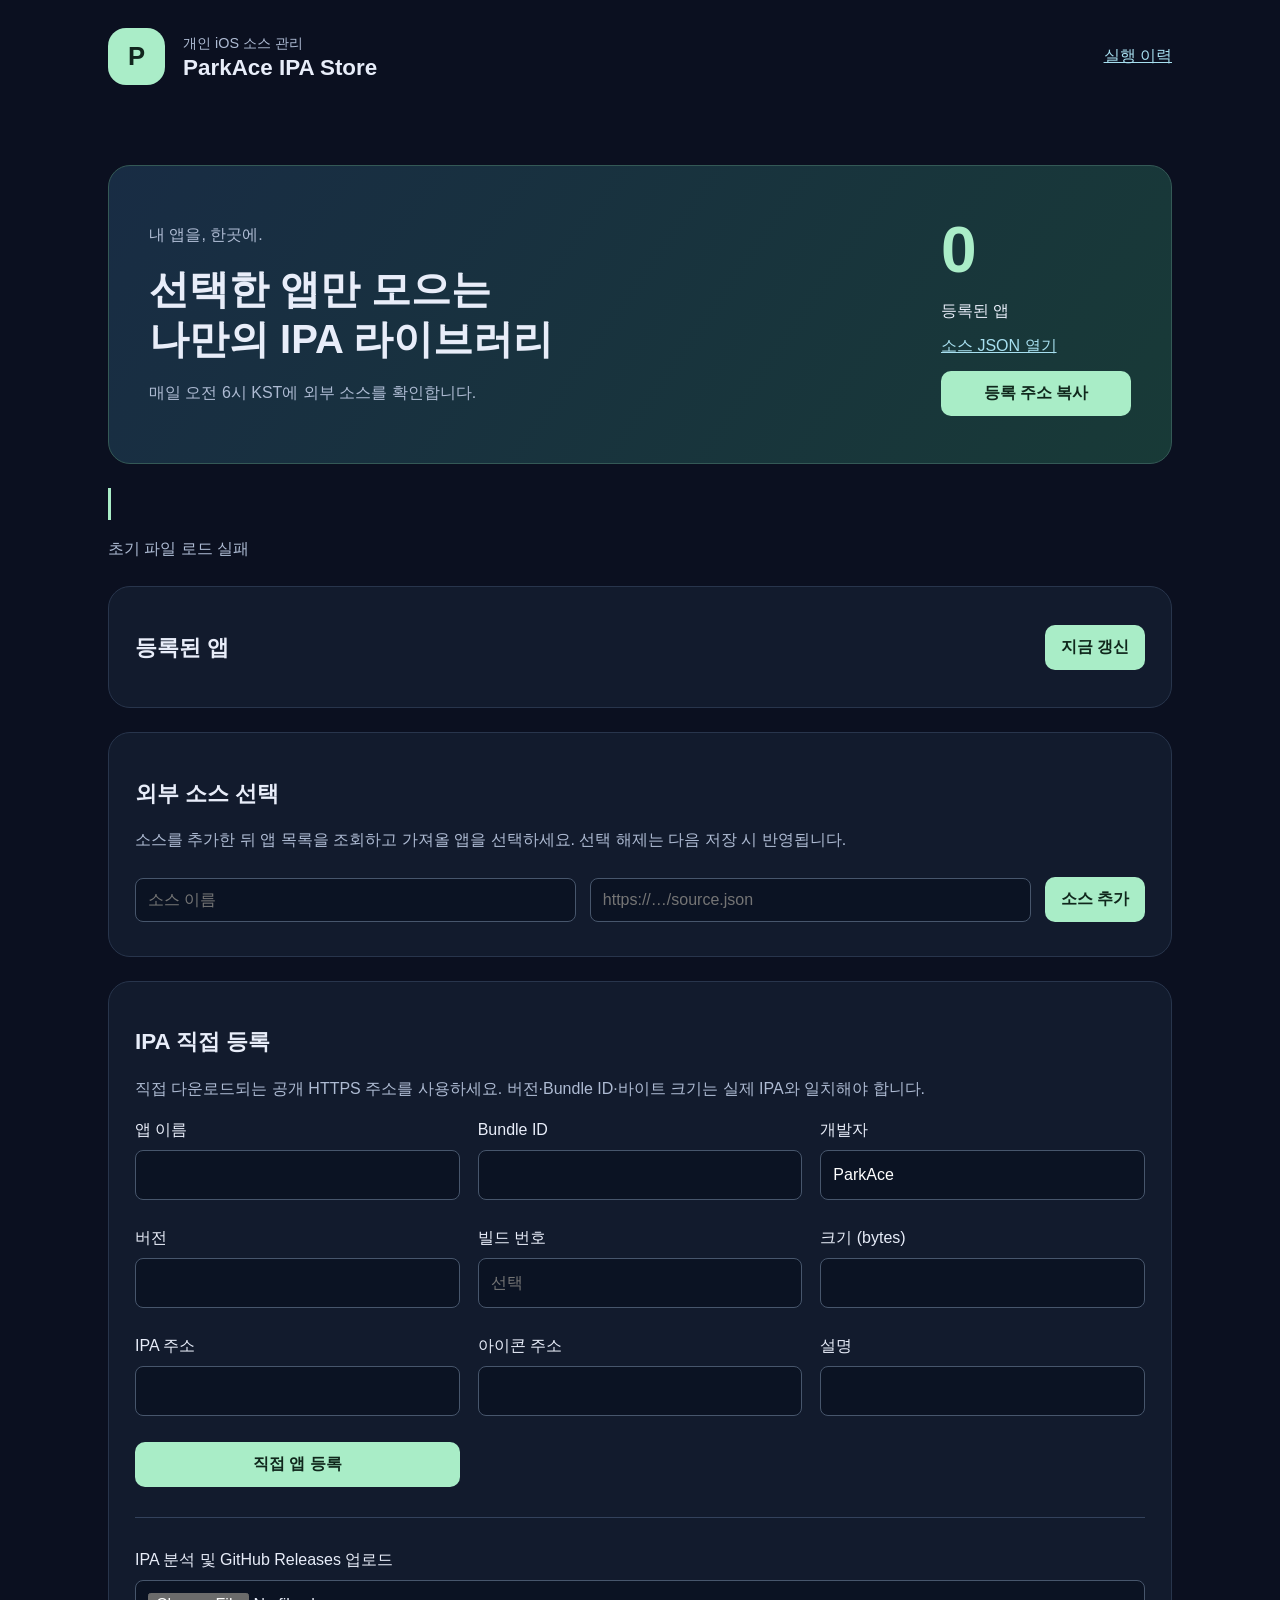
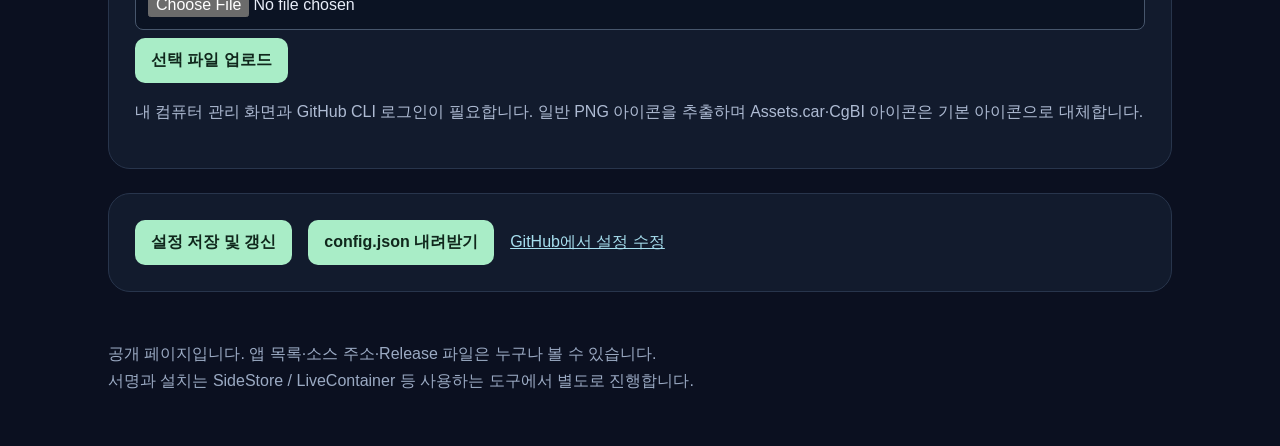
==== web/index.html @ 6e372550 "Create Korean IPA source manager and daily Pages deployment" ====
<!doctype html><html lang="ko"><head><meta charset="utf-8"><meta name="viewport" content="width=device-width,initial-scale=1"><!--LOCAL--><title>ParkAce IPA Store</title><link rel="stylesheet" href="style.css"></head><body>
<header><span class="logo">P</span><div><p>개인 iOS 소스 관리</p><h1>ParkAce IPA Store</h1></div><a href="https://github.com/parkace-ipa/my-ios-source/actions">실행 이력</a></header>
<main><section class="hero"><div><p>내 앱을, 한곳에.</p><h2>선택한 앱만 모으는<br>나만의 IPA 라이브러리</h2><p>매일 오전 6시 KST에 외부 소스를 확인합니다.</p></div><div class="summary"><strong id="count">0</strong><span>등록된 앱</span><a href="source.json">소스 JSON 열기</a><button id="copy">등록 주소 복사</button></div></section>
<p id="mode" class="notice"></p><p id="message" role="status" aria-live="polite">불러오는 중…</p>
<section><div class="heading"><h2>등록된 앱</h2><button id="refresh">지금 갱신</button></div><div id="apps" class="grid"></div></section>
<section><h2>외부 소스 선택</h2><p>소스를 추가한 뒤 앱 목록을 조회하고 가져올 앱을 선택하세요. 선택 해제는 다음 저장 시 반영됩니다.</p><form id="source-form"><input id="source-name" placeholder="소스 이름" aria-label="소스 이름" required><input id="source-url" type="url" placeholder="https://…/source.json" aria-label="소스 주소" required><button>소스 추가</button></form><div id="sources"></div><div id="catalog"></div></section>
<section><h2>IPA 직접 등록</h2><p>직접 다운로드되는 공개 HTTPS 주소를 사용하세요. 버전·Bundle ID·바이트 크기는 실제 IPA와 일치해야 합니다.</p><form id="manual-form" class="grid"><label>앱 이름<input name="name" required></label><label>Bundle ID<input name="bundleIdentifier" required></label><label>개발자<input name="developerName" value="ParkAce" required></label><label>버전<input name="version" required></label><label>빌드 번호<input name="buildVersion" placeholder="선택"></label><label>크기 (bytes)<input name="size" type="number" min="1" step="1" required></label><label>IPA 주소<input name="downloadURL" type="url" required></label><label>아이콘 주소<input name="iconURL" type="url" required></label><label>설명<input name="localizedDescription" required></label><button>직접 앱 등록</button></form><div id="manual"></div><hr><label>IPA 분석 및 GitHub Releases 업로드 <input type="file" id="ipa" accept=".ipa"></label><button id="upload">선택 파일 업로드</button><p>내 컴퓨터 관리 화면과 GitHub CLI 로그인이 필요합니다. 일반 PNG 아이콘을 추출하며 Assets.car·CgBI 아이콘은 기본 아이콘으로 대체합니다.</p></section>
<section class="actions"><button id="save">설정 저장 및 갱신</button><button id="export">config.json 내려받기</button><a href="https://github.com/parkace-ipa/my-ios-source/edit/main/config.json">GitHub에서 설정 수정</a></section>
<footer>공개 페이지입니다. 앱 목록·소스 주소·Release 파일은 누구나 볼 수 있습니다.<br>서명과 설치는 SideStore / LiveContainer 등 사용하는 도구에서 별도로 진행합니다.</footer></main><script src="app.js" defer></script></body></html>
---- web/style.css ----
:root{font-family:-apple-system,BlinkMacSystemFont,"Apple SD Gothic Neo",sans-serif;color:#e8edf9;background:#0b1020;font-size:16px;color-scheme:dark}*{box-sizing:border-box}body{margin:0}header,main{max-width:1120px;margin:auto;padding:28px}header{display:flex;gap:18px;align-items:center}header a{margin-left:auto}h1{font-size:1.4rem;margin:0}p{color:#aebbd3;line-height:1.65}.logo{background:#aaedc8;color:#11251d;padding:14px 20px;border-radius:18px;font-weight:900;font-size:1.6rem}header p{margin:0;font-size:.9rem}.hero{display:flex;justify-content:space-between;gap:30px;background:linear-gradient(125deg,#182c44,#183a37);padding:40px;border:1px solid #345956}.hero h2{font-size:2.5rem;line-height:1.25;margin:15px 0}.summary{display:flex;flex-direction:column;gap:14px;justify-content:center;min-width:190px}.summary strong{font-size:4rem;color:#aaedc8}section{background:#121b2d;border:1px solid #28354c;border-radius:22px;padding:26px;margin:24px 0}h2{font-size:1.4rem}.heading{display:flex;justify-content:space-between;align-items:center}button,a{font-size:1rem}a{color:#a7dfef;overflow-wrap:anywhere}button{background:#a9edc7;border:0;border-radius:10px;padding:12px 16px;color:#10271c;cursor:pointer;font-weight:650}button:disabled{opacity:.45;cursor:default}input{width:100%;padding:12px;margin:8px 0;background:#0b1323;border:1px solid #47566c;border-radius:8px;font:inherit}input[type=checkbox]{width:auto;margin-right:10px}input[type=file]{max-width:100%}label{display:block;line-height:1.5}form{display:flex;gap:14px;align-items:center;flex-wrap:wrap}form>input{flex:1;min-width:200px}.grid{display:grid;grid-template-columns:repeat(auto-fit,minmax(240px,1fr));gap:18px}.card{padding:18px;border:1px solid #33425c;border-radius:14px;overflow-wrap:anywhere}.card img{width:54px;height:54px;border-radius:12px}.card h3{margin:10px 0}.row{padding:18px 0;border-bottom:1px solid #344056;overflow-wrap:anywhere}.row button{margin:8px}.notice{padding:16px;border-left:3px solid #a9edc7}#message{white-space:pre-wrap;overflow-wrap:anywhere}.actions{display:flex;gap:16px;align-items:center;flex-wrap:wrap}footer{color:#9baac3;line-height:1.7;padding:24px 0}hr{border:0;border-top:1px solid #33425c;margin:30px 0}@media(max-width:650px){header,main{padding:18px}.hero{flex-direction:column;padding:24px}.hero h2{font-size:2rem}header a{font-size:.9rem}section{padding:20px}}
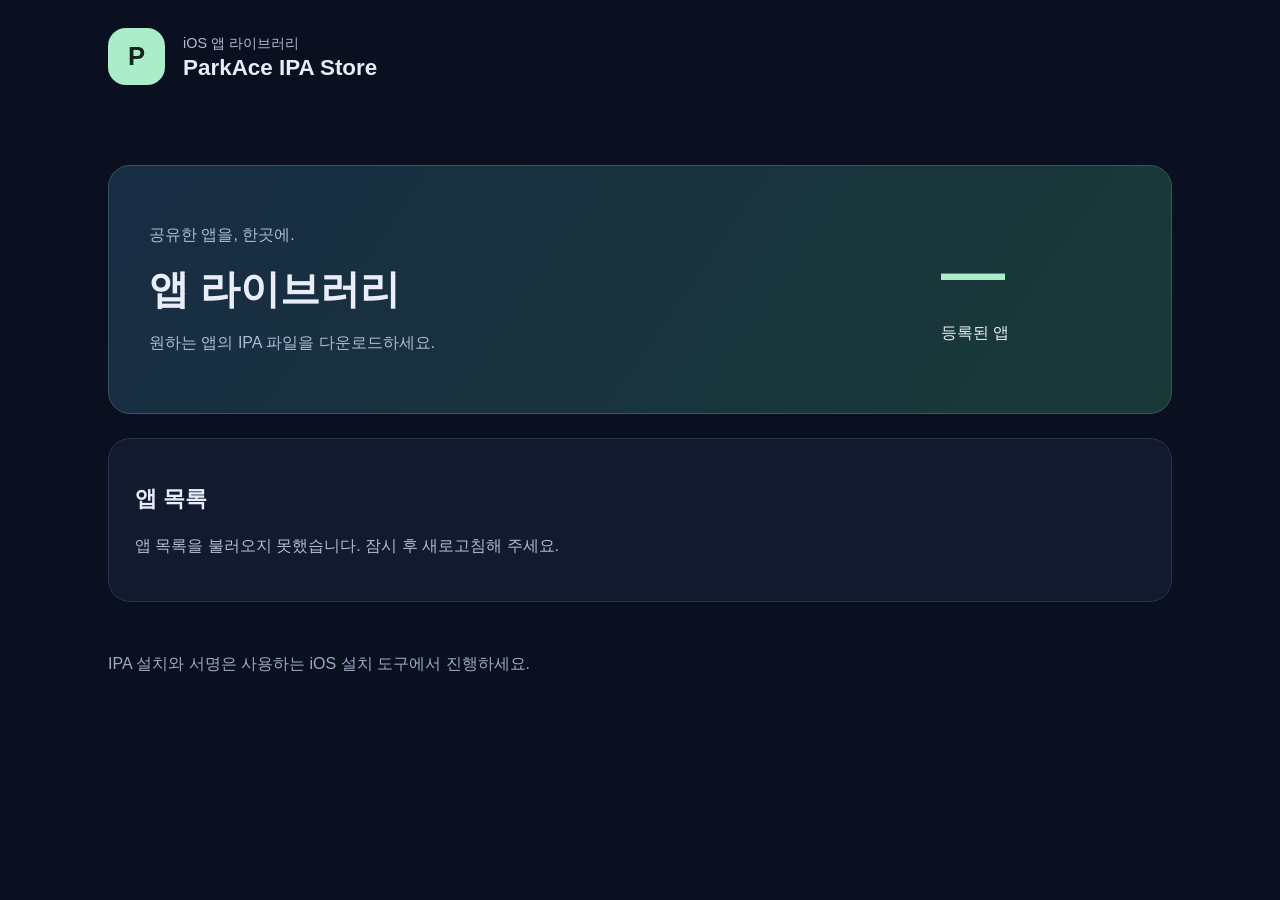
==== commit d4dfeed0: "Separate public app downloads from local management UI" ====
--- a/web/index.html
+++ b/web/index.html
@@ -1,9 +1,6 @@
-<!doctype html><html lang="ko"><head><meta charset="utf-8"><meta name="viewport" content="width=device-width,initial-scale=1"><!--LOCAL--><title>ParkAce IPA Store</title><link rel="stylesheet" href="style.css"></head><body>
-<header><span class="logo">P</span><div><p>개인 iOS 소스 관리</p><h1>ParkAce IPA Store</h1></div><a href="https://github.com/parkace-ipa/my-ios-source/actions">실행 이력</a></header>
-<main><section class="hero"><div><p>내 앱을, 한곳에.</p><h2>선택한 앱만 모으는<br>나만의 IPA 라이브러리</h2><p>매일 오전 6시 KST에 외부 소스를 확인합니다.</p></div><div class="summary"><strong id="count">0</strong><span>등록된 앱</span><a href="source.json">소스 JSON 열기</a><button id="copy">등록 주소 복사</button></div></section>
-<p id="mode" class="notice"></p><p id="message" role="status" aria-live="polite">불러오는 중…</p>
-<section><div class="heading"><h2>등록된 앱</h2><button id="refresh">지금 갱신</button></div><div id="apps" class="grid"></div></section>
-<section><h2>외부 소스 선택</h2><p>소스를 추가한 뒤 앱 목록을 조회하고 가져올 앱을 선택하세요. 선택 해제는 다음 저장 시 반영됩니다.</p><form id="source-form"><input id="source-name" placeholder="소스 이름" aria-label="소스 이름" required><input id="source-url" type="url" placeholder="https://…/source.json" aria-label="소스 주소" required><button>소스 추가</button></form><div id="sources"></div><div id="catalog"></div></section>
-<section><h2>IPA 직접 등록</h2><p>직접 다운로드되는 공개 HTTPS 주소를 사용하세요. 버전·Bundle ID·바이트 크기는 실제 IPA와 일치해야 합니다.</p><form id="manual-form" class="grid"><label>앱 이름<input name="name" required></label><label>Bundle ID<input name="bundleIdentifier" required></label><label>개발자<input name="developerName" value="ParkAce" required></label><label>버전<input name="version" required></label><label>빌드 번호<input name="buildVersion" placeholder="선택"></label><label>크기 (bytes)<input name="size" type="number" min="1" step="1" required></label><label>IPA 주소<input name="downloadURL" type="url" required></label><label>아이콘 주소<input name="iconURL" type="url" required></label><label>설명<input name="localizedDescription" required></label><button>직접 앱 등록</button></form><div id="manual"></div><hr><label>IPA 분석 및 GitHub Releases 업로드 <input type="file" id="ipa" accept=".ipa"></label><button id="upload">선택 파일 업로드</button><p>내 컴퓨터 관리 화면과 GitHub CLI 로그인이 필요합니다. 일반 PNG 아이콘을 추출하며 Assets.car·CgBI 아이콘은 기본 아이콘으로 대체합니다.</p></section>
-<section class="actions"><button id="save">설정 저장 및 갱신</button><button id="export">config.json 내려받기</button><a href="https://github.com/parkace-ipa/my-ios-source/edit/main/config.json">GitHub에서 설정 수정</a></section>
-<footer>공개 페이지입니다. 앱 목록·소스 주소·Release 파일은 누구나 볼 수 있습니다.<br>서명과 설치는 SideStore / LiveContainer 등 사용하는 도구에서 별도로 진행합니다.</footer></main><script src="app.js" defer></script></body></html>
+<!doctype html>
+<html lang="ko"><head><meta charset="utf-8"><meta name="viewport" content="width=device-width,initial-scale=1"><meta name="robots" content="noindex, nofollow"><meta name="googlebot" content="noindex, nofollow"><title>ParkAce IPA Store</title><link rel="stylesheet" href="style.css"></head>
+<body><header><span class="logo">P</span><div><p>iOS 앱 라이브러리</p><h1>ParkAce IPA Store</h1></div></header>
+<main><section class="hero"><div><p>공유한 앱을, 한곳에.</p><h2>앱 라이브러리</h2><p>원하는 앱의 IPA 파일을 다운로드하세요.</p></div><div class="summary"><strong id="count">—</strong><span>등록된 앱</span></div></section>
+<section><h2>앱 목록</h2><p id="message" role="status" aria-live="polite">앱 목록을 불러오는 중…</p><div id="apps" class="grid"></div></section>
+<footer>IPA 설치와 서명은 사용하는 iOS 설치 도구에서 진행하세요.</footer></main><script src="app.js" defer></script></body></html>
--- a/web/style.css
+++ b/web/style.css
@@ -1 +1,2 @@
 :root{font-family:-apple-system,BlinkMacSystemFont,"Apple SD Gothic Neo",sans-serif;color:#e8edf9;background:#0b1020;font-size:16px;color-scheme:dark}*{box-sizing:border-box}body{margin:0}header,main{max-width:1120px;margin:auto;padding:28px}header{display:flex;gap:18px;align-items:center}header a{margin-left:auto}h1{font-size:1.4rem;margin:0}p{color:#aebbd3;line-height:1.65}.logo{background:#aaedc8;color:#11251d;padding:14px 20px;border-radius:18px;font-weight:900;font-size:1.6rem}header p{margin:0;font-size:.9rem}.hero{display:flex;justify-content:space-between;gap:30px;background:linear-gradient(125deg,#182c44,#183a37);padding:40px;border:1px solid #345956}.hero h2{font-size:2.5rem;line-height:1.25;margin:15px 0}.summary{display:flex;flex-direction:column;gap:14px;justify-content:center;min-width:190px}.summary strong{font-size:4rem;color:#aaedc8}section{background:#121b2d;border:1px solid #28354c;border-radius:22px;padding:26px;margin:24px 0}h2{font-size:1.4rem}.heading{display:flex;justify-content:space-between;align-items:center}button,a{font-size:1rem}a{color:#a7dfef;overflow-wrap:anywhere}button{background:#a9edc7;border:0;border-radius:10px;padding:12px 16px;color:#10271c;cursor:pointer;font-weight:650}button:disabled{opacity:.45;cursor:default}input{width:100%;padding:12px;margin:8px 0;background:#0b1323;border:1px solid #47566c;border-radius:8px;font:inherit}input[type=checkbox]{width:auto;margin-right:10px}input[type=file]{max-width:100%}label{display:block;line-height:1.5}form{display:flex;gap:14px;align-items:center;flex-wrap:wrap}form>input{flex:1;min-width:200px}.grid{display:grid;grid-template-columns:repeat(auto-fit,minmax(240px,1fr));gap:18px}.card{padding:18px;border:1px solid #33425c;border-radius:14px;overflow-wrap:anywhere}.card img{width:54px;height:54px;border-radius:12px}.card h3{margin:10px 0}.row{padding:18px 0;border-bottom:1px solid #344056;overflow-wrap:anywhere}.row button{margin:8px}.notice{padding:16px;border-left:3px solid #a9edc7}#message{white-space:pre-wrap;overflow-wrap:anywhere}.actions{display:flex;gap:16px;align-items:center;flex-wrap:wrap}footer{color:#9baac3;line-height:1.7;padding:24px 0}hr{border:0;border-top:1px solid #33425c;margin:30px 0}@media(max-width:650px){header,main{padding:18px}.hero{flex-direction:column;padding:24px}.hero h2{font-size:2rem}header a{font-size:.9rem}section{padding:20px}}
+.download{display:inline-block;background:#a9edc7;color:#10271c;border-radius:10px;padding:12px 16px;text-decoration:none;font-weight:650}.card p{white-space:pre-line}.card .download{margin-top:12px}.hero h2{font-size:2.5rem}
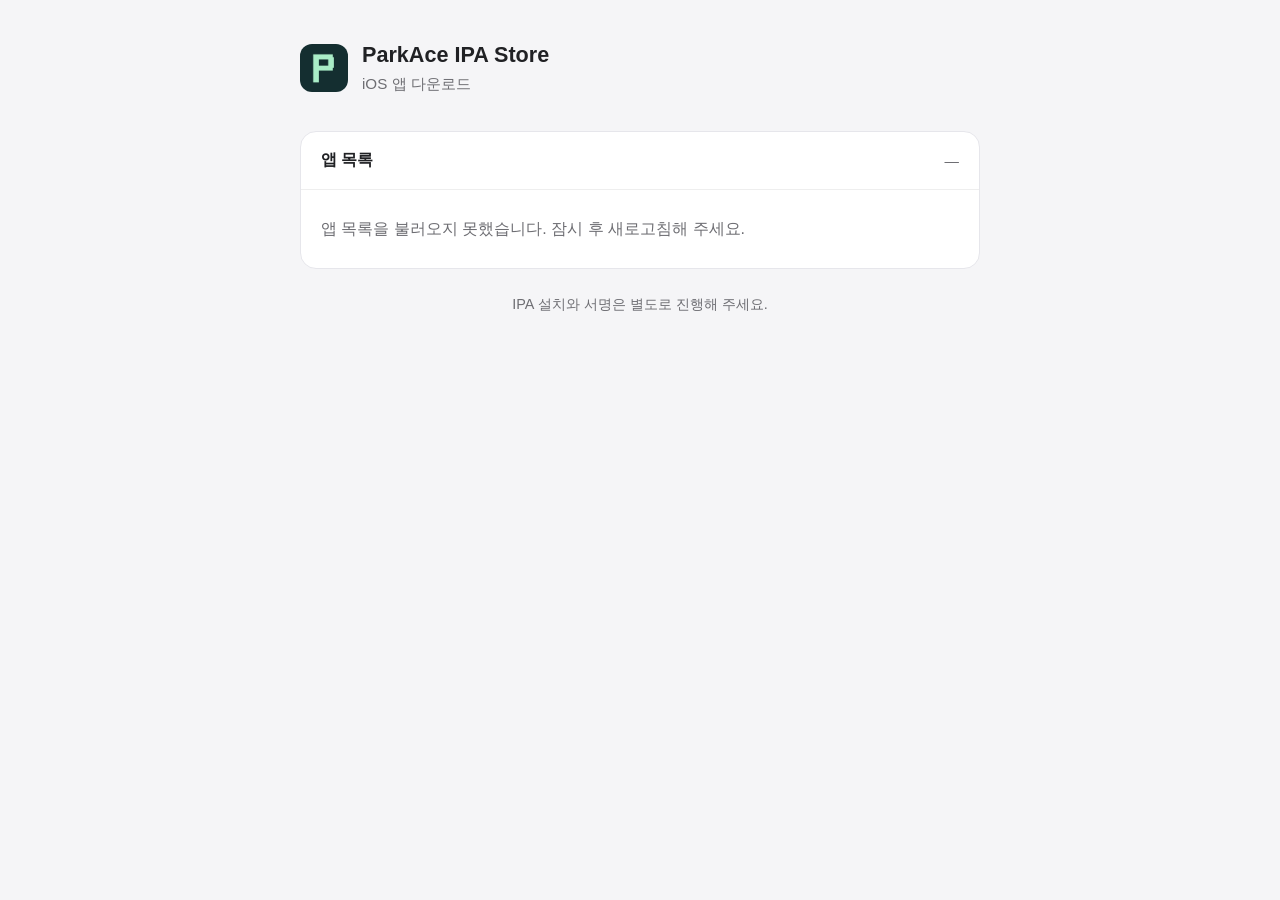
==== commit 660467ad: "Simplify public catalog to compact app download rows" ====
--- a/web/index.html
+++ b/web/index.html
@@ -1,6 +1,3 @@
 <!doctype html>
 <html lang="ko"><head><meta charset="utf-8"><meta name="viewport" content="width=device-width,initial-scale=1"><meta name="robots" content="noindex, nofollow"><meta name="googlebot" content="noindex, nofollow"><title>ParkAce IPA Store</title><link rel="stylesheet" href="style.css"></head>
-<body><header><span class="logo">P</span><div><p>iOS 앱 라이브러리</p><h1>ParkAce IPA Store</h1></div></header>
-<main><section class="hero"><div><p>공유한 앱을, 한곳에.</p><h2>앱 라이브러리</h2><p>원하는 앱의 IPA 파일을 다운로드하세요.</p></div><div class="summary"><strong id="count">—</strong><span>등록된 앱</span></div></section>
-<section><h2>앱 목록</h2><p id="message" role="status" aria-live="polite">앱 목록을 불러오는 중…</p><div id="apps" class="grid"></div></section>
-<footer>IPA 설치와 서명은 사용하는 iOS 설치 도구에서 진행하세요.</footer></main><script src="app.js" defer></script></body></html>
+<body><main><header><img src="icon.png" width="48" height="48" alt=""><div><h1>ParkAce IPA Store</h1><p>iOS 앱 다운로드</p></div></header><section aria-labelledby="apps-title"><div class="section-heading"><h2 id="apps-title">앱 목록</h2><span id="count">—</span></div><p id="message" role="status" aria-live="polite">불러오는 중…</p><div id="apps"></div></section><footer>IPA 설치와 서명은 별도로 진행해 주세요.</footer></main><script src="app.js" defer></script></body></html>
--- a/web/style.css
+++ b/web/style.css
@@ -1,2 +1 @@
-:root{font-family:-apple-system,BlinkMacSystemFont,"Apple SD Gothic Neo",sans-serif;color:#e8edf9;background:#0b1020;font-size:16px;color-scheme:dark}*{box-sizing:border-box}body{margin:0}header,main{max-width:1120px;margin:auto;padding:28px}header{display:flex;gap:18px;align-items:center}header a{margin-left:auto}h1{font-size:1.4rem;margin:0}p{color:#aebbd3;line-height:1.65}.logo{background:#aaedc8;color:#11251d;padding:14px 20px;border-radius:18px;font-weight:900;font-size:1.6rem}header p{margin:0;font-size:.9rem}.hero{display:flex;justify-content:space-between;gap:30px;background:linear-gradient(125deg,#182c44,#183a37);padding:40px;border:1px solid #345956}.hero h2{font-size:2.5rem;line-height:1.25;margin:15px 0}.summary{display:flex;flex-direction:column;gap:14px;justify-content:center;min-width:190px}.summary strong{font-size:4rem;color:#aaedc8}section{background:#121b2d;border:1px solid #28354c;border-radius:22px;padding:26px;margin:24px 0}h2{font-size:1.4rem}.heading{display:flex;justify-content:space-between;align-items:center}button,a{font-size:1rem}a{color:#a7dfef;overflow-wrap:anywhere}button{background:#a9edc7;border:0;border-radius:10px;padding:12px 16px;color:#10271c;cursor:pointer;font-weight:650}button:disabled{opacity:.45;cursor:default}input{width:100%;padding:12px;margin:8px 0;background:#0b1323;border:1px solid #47566c;border-radius:8px;font:inherit}input[type=checkbox]{width:auto;margin-right:10px}input[type=file]{max-width:100%}label{display:block;line-height:1.5}form{display:flex;gap:14px;align-items:center;flex-wrap:wrap}form>input{flex:1;min-width:200px}.grid{display:grid;grid-template-columns:repeat(auto-fit,minmax(240px,1fr));gap:18px}.card{padding:18px;border:1px solid #33425c;border-radius:14px;overflow-wrap:anywhere}.card img{width:54px;height:54px;border-radius:12px}.card h3{margin:10px 0}.row{padding:18px 0;border-bottom:1px solid #344056;overflow-wrap:anywhere}.row button{margin:8px}.notice{padding:16px;border-left:3px solid #a9edc7}#message{white-space:pre-wrap;overflow-wrap:anywhere}.actions{display:flex;gap:16px;align-items:center;flex-wrap:wrap}footer{color:#9baac3;line-height:1.7;padding:24px 0}hr{border:0;border-top:1px solid #33425c;margin:30px 0}@media(max-width:650px){header,main{padding:18px}.hero{flex-direction:column;padding:24px}.hero h2{font-size:2rem}header a{font-size:.9rem}section{padding:20px}}
-.download{display:inline-block;background:#a9edc7;color:#10271c;border-radius:10px;padding:12px 16px;text-decoration:none;font-weight:650}.card p{white-space:pre-line}.card .download{margin-top:12px}.hero h2{font-size:2.5rem}
+:root{font-family:-apple-system,BlinkMacSystemFont,"Apple SD Gothic Neo",sans-serif;color:#202124;background:#f5f5f7;font-size:16px;color-scheme:light}*{box-sizing:border-box}body{margin:0}main{max-width:720px;margin:0 auto;padding:40px 20px}header{display:flex;align-items:center;gap:14px;margin-bottom:36px}header img{border-radius:12px}h1{font-size:1.35rem;line-height:1.35;margin:0}header p{margin:5px 0 0;color:#6e6e73;font-size:.95rem}section{background:#fff;border:1px solid #e6e6eb;border-radius:16px;overflow:hidden}.section-heading{display:flex;align-items:center;justify-content:space-between;padding:18px 20px;border-bottom:1px solid #eee}h2{font-size:1rem;margin:0}#count{color:#6e6e73;font-size:.9rem}#message{margin:0;padding:26px 20px;color:#6e6e73;line-height:1.6}#message:empty{display:none}.card{display:flex;align-items:center;gap:14px;padding:18px 20px;border-bottom:1px solid #eee}.card:last-child{border-bottom:0}.card img{width:52px;height:52px;border-radius:12px;object-fit:cover;flex-shrink:0}.info{flex:1;min-width:0}.info h3{font-size:1rem;margin:0;line-height:1.45;overflow-wrap:anywhere}.info p{font-size:.9rem;margin:5px 0 0;color:#6e6e73;line-height:1.5;overflow-wrap:anywhere}.download{color:#0969da;background:#eef4fc;text-decoration:none;border-radius:20px;padding:9px 14px;font-size:.9rem;font-weight:600;white-space:nowrap;flex-shrink:0}.download:hover{background:#deebfc}.download:focus-visible{outline:3px solid #0969da;outline-offset:3px}footer{text-align:center;font-size:.9rem;color:#6e6e73;margin-top:24px;line-height:1.6}@media(max-width:420px){main{padding:28px 14px}.card{padding:16px 14px;gap:10px}.card img{width:44px;height:44px}.download{padding:9px 12px}}
